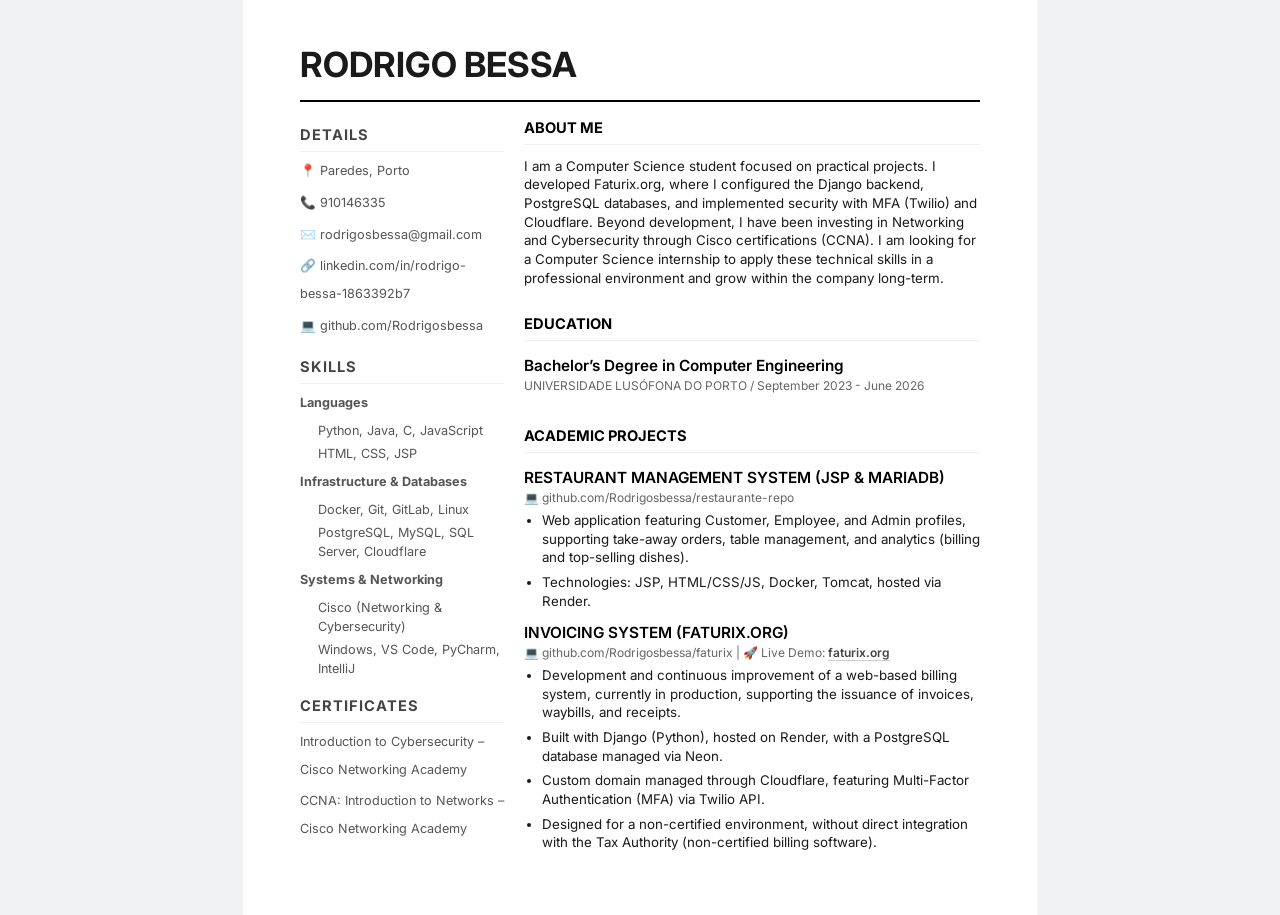
==== index.html @ 995ffd6c "Melhorias no curriculo" ====
<!DOCTYPE html>
<html lang="en">
<head>
    <meta charset="UTF-8">
    <meta name="viewport" content="width=device-width, initial-scale=1.0">
    <title>Rodrigo Bessa - Resume</title>
    <link rel="stylesheet" href="style.css">
</head>
<body>
    <div class="container">
        <header>
            <h1>RODRIGO BESSA</h1>
        </header>

        <div class="content">
            <aside class="sidebar">
                <section>
                    <h3>DETAILS</h3>
                    <p>📍 Paredes, Porto</p>
                    <p>📞 910146335</p>
                    <p>✉️ rodrigosbessa@gmail.com</p>
                    <p>🔗 linkedin.com/in/rodrigo-bessa-1863392b7</p>
                    <p>💻 github.com/Rodrigosbessa</p> 
                </section>

                <section>
                    <h3>SKILLS</h3>
                    
                    <p><strong>Languages</strong></p>
                    <ul>
                        <li>Python, Java, C, JavaScript</li>
                        <li>HTML, CSS, JSP</li>
                    </ul>

                    <p><strong>Infrastructure & Databases</strong></p>
                    <ul>
                        <li>Docker, Git, GitLab, Linux</li>
                        <li>PostgreSQL, MySQL, SQL Server, Cloudflare</li>
                    </ul>

                    <p><strong>Systems & Networking</strong></p>
                    <ul>
                        <li>Cisco (Networking & Cybersecurity)</li>
                        <li>Windows, VS Code, PyCharm, IntelliJ</li>
                    </ul>
                </section>

                <section>
                    <h3>CERTIFICATES</h3>
                    <p>Introduction to Cybersecurity – Cisco Networking Academy</p>
                    <p>CCNA: Introduction to Networks – Cisco Networking Academy</p>
                </section>
            </aside>

            <main class="main-content">
                <section>
                    <h3>ABOUT ME</h3>
                    <p>
                        I am a Computer Science student focused on practical projects. I developed Faturix.org, where I configured the Django backend, PostgreSQL databases, and implemented security with MFA (Twilio) and Cloudflare. Beyond development, I have been investing in Networking and Cybersecurity through Cisco certifications (CCNA). I am looking for a Computer Science internship to apply these technical skills in a professional environment and grow within the company long-term.
                    </p>
                </section>

                <section>
                    <h3>EDUCATION</h3>
                    <div class="entry">
                        <span class="title">Bachelor’s Degree in Computer Engineering</span>
                        <p class="subtitle">UNIVERSIDADE LUSÓFONA DO PORTO / September 2023 - June 2026</p>
                    </div>
                </section>

                <section>
                    <h3>ACADEMIC PROJECTS</h3>
                    <div class="entry">
                        <span class="title">RESTAURANT MANAGEMENT SYSTEM (JSP & MARIADB)</span>
                        <p class="subtitle">💻 github.com/Rodrigosbessa/restaurante-repo</p>
                        <ul>
                            <li>Web application featuring Customer, Employee, and Admin profiles, supporting take-away orders, table management, and analytics (billing and top-selling dishes).</li>
                            <li>Technologies: JSP, HTML/CSS/JS, Docker, Tomcat, hosted via Render.</li>
                        </ul>
                    </div>

                    <div class="entry">
                        <span class="title">INVOICING SYSTEM (FATURIX.ORG)</span>
                        <p class="subtitle">💻 github.com/Rodrigosbessa/faturix | 🚀 Live Demo: 
                            <a href="https://faturix.org" target="_blank">faturix.org</a>
                        </p>
                        <ul>
                            <li>Development and continuous improvement of a web-based billing system, currently in production, supporting the issuance of invoices, waybills, and receipts.</li>
                            <li>Built with Django (Python), hosted on Render, with a PostgreSQL database managed via Neon.</li>
                            <li>Custom domain managed through Cloudflare, featuring Multi-Factor Authentication (MFA) via Twilio API.</li>
                            <li>Designed for a non-certified environment, without direct integration with the Tax Authority (non-certified billing software).</li>
                        </ul>
                    </div>
                </section>
            </main>
        </div>
    </div>
</body>
</html>
---- style.css ----
@import url('https://fonts.googleapis.com/css2?family=Inter:wght@300;400;600;700&display=swap');

* {
    margin: 0;
    padding: 0;
    box-sizing: border-box;
}

body {
    font-family: 'Inter', -apple-system, sans-serif;
    background-color: #f0f2f5;
    color: #1a1a1a;
    line-height: 1.5;
}
.container {
    width: 210mm;
    background: #fff;
    margin: 0 auto;
    padding: 10mm 15mm;
    display: block;
}

header {
    border-bottom: 2px solid #000;
    margin-bottom: 10px;
    padding-bottom: 10px;
}

header h1 {
    font-size: 26pt;
    font-weight: 700;
}

.content {
    display: flex;
    gap: 20px;
    align-items: flex-start; 
    width: 100%;
}

.sidebar {
    flex: 0 0 30%;
    display: flex;
    flex-direction: column;
    justify-content: flex-start;
}

.sidebar h3 {
    font-size: 11pt;
    font-weight: 700;
    text-transform: uppercase;
    letter-spacing: 1px;
    margin-top: 12px; 
    margin-bottom: 5px;
    color: #444;
}

.sidebar p, .sidebar li {
    font-size: 9.5pt;
    margin-bottom: 4px;
    list-style: none;
    color: #555;
}
.sidebar p {
    line-height: 2.2;
}

.main-content {
    flex: 1;
    display: flex;
    flex-direction: column;
    justify-content: flex-start; 
}

.main-content section {
    margin-bottom: 15px;
}
h3 {
    font-size: 11pt;
    font-weight: 700;
    border-bottom: 1.5px solid #eee;
    padding-bottom: 5px;
    margin-bottom: 12px;
    margin-top: 5px;     
    text-transform: uppercase;
    color: #000;
}

.main-content p, .main-content li {
    font-size: 10pt;
    margin-bottom: 6px; 
    line-height: 1.4;
}

.entry {
    margin-bottom: 10px;
}

.entry .title {
    font-weight: 600;
    font-size: 11.5pt;
    color: #000;
}

.entry .subtitle {
    color: #666;
    font-size: 9pt;
    font-weight: 400;
    margin-bottom: 4px;
    display: block;
}

ul {
    margin-bottom: 5px;
    padding-left: 18px;
}

@media print {
    body { background: white; padding: 0; margin: 0; }
    .container { 
        box-shadow: none; 
        margin: 0; 
        width: 100%; 
        height: 100vh;
        padding: 15mm; 
    }
}

.entry .subtitle a {
    color: #444; /* Cor escura para parecer texto normal */
    font-weight: 600; /* Um pouco de negrito para destacar */
    text-decoration: none;
    border-bottom: 1px solid #ccc; /* Um sublinhado discreto */
}

.entry .subtitle a:hover {
    color: #000;
    border-bottom: 1px solid #000;
}
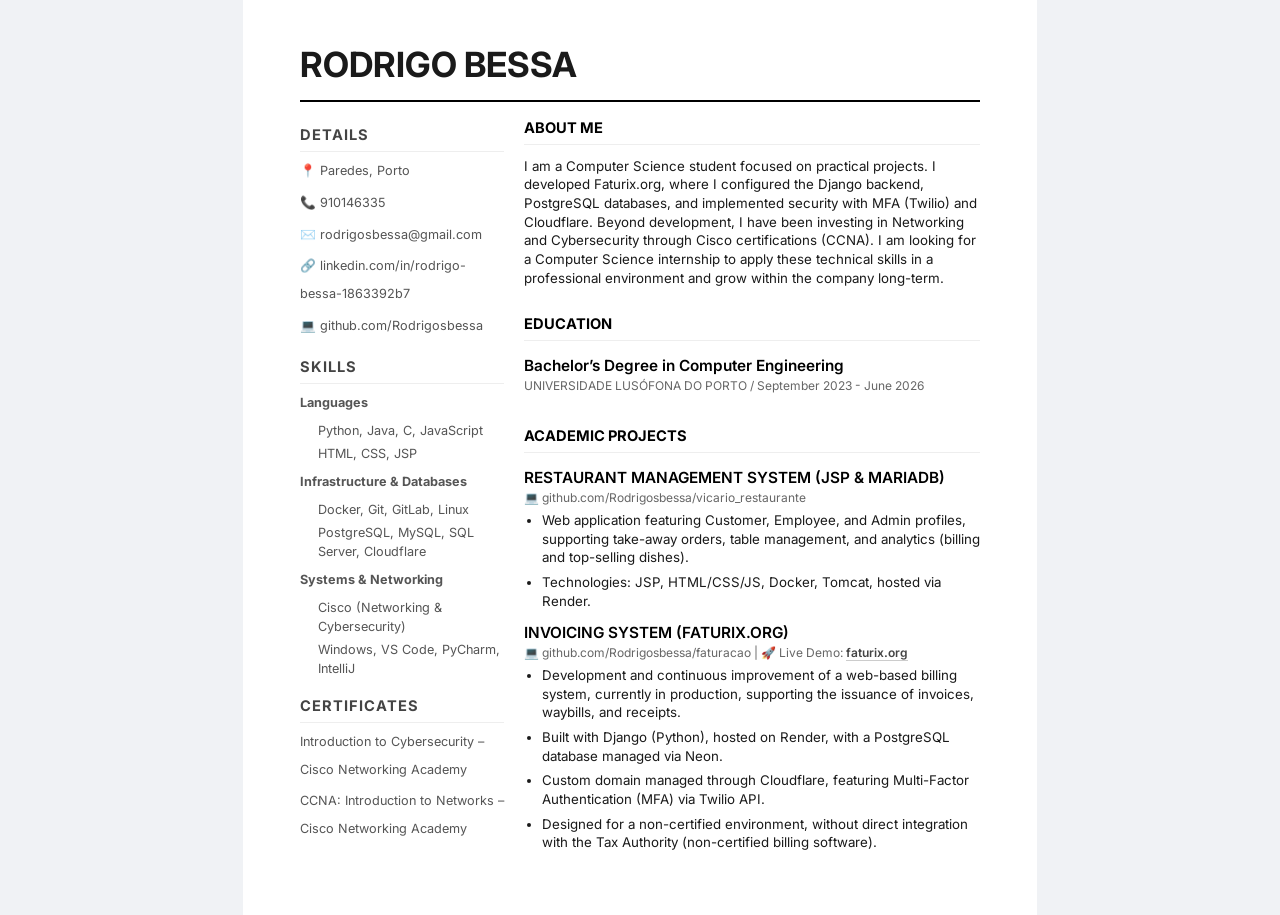
==== commit 91d8cbd8: "Corrigir um erro" ====
--- a/index.html
+++ b/index.html
@@ -72,7 +72,7 @@
                     <h3>ACADEMIC PROJECTS</h3>
                     <div class="entry">
                         <span class="title">RESTAURANT MANAGEMENT SYSTEM (JSP & MARIADB)</span>
-                        <p class="subtitle">💻 github.com/Rodrigosbessa/restaurante-repo</p>
+                        <p class="subtitle">💻 github.com/Rodrigosbessa/vicario_restaurante</p>
                         <ul>
                             <li>Web application featuring Customer, Employee, and Admin profiles, supporting take-away orders, table management, and analytics (billing and top-selling dishes).</li>
                             <li>Technologies: JSP, HTML/CSS/JS, Docker, Tomcat, hosted via Render.</li>
@@ -81,7 +81,7 @@
 
                     <div class="entry">
                         <span class="title">INVOICING SYSTEM (FATURIX.ORG)</span>
-                        <p class="subtitle">💻 github.com/Rodrigosbessa/faturix | 🚀 Live Demo: 
+                        <p class="subtitle">💻 github.com/Rodrigosbessa/faturacao | 🚀 Live Demo: 
                             <a href="https://faturix.org" target="_blank">faturix.org</a>
                         </p>
                         <ul>
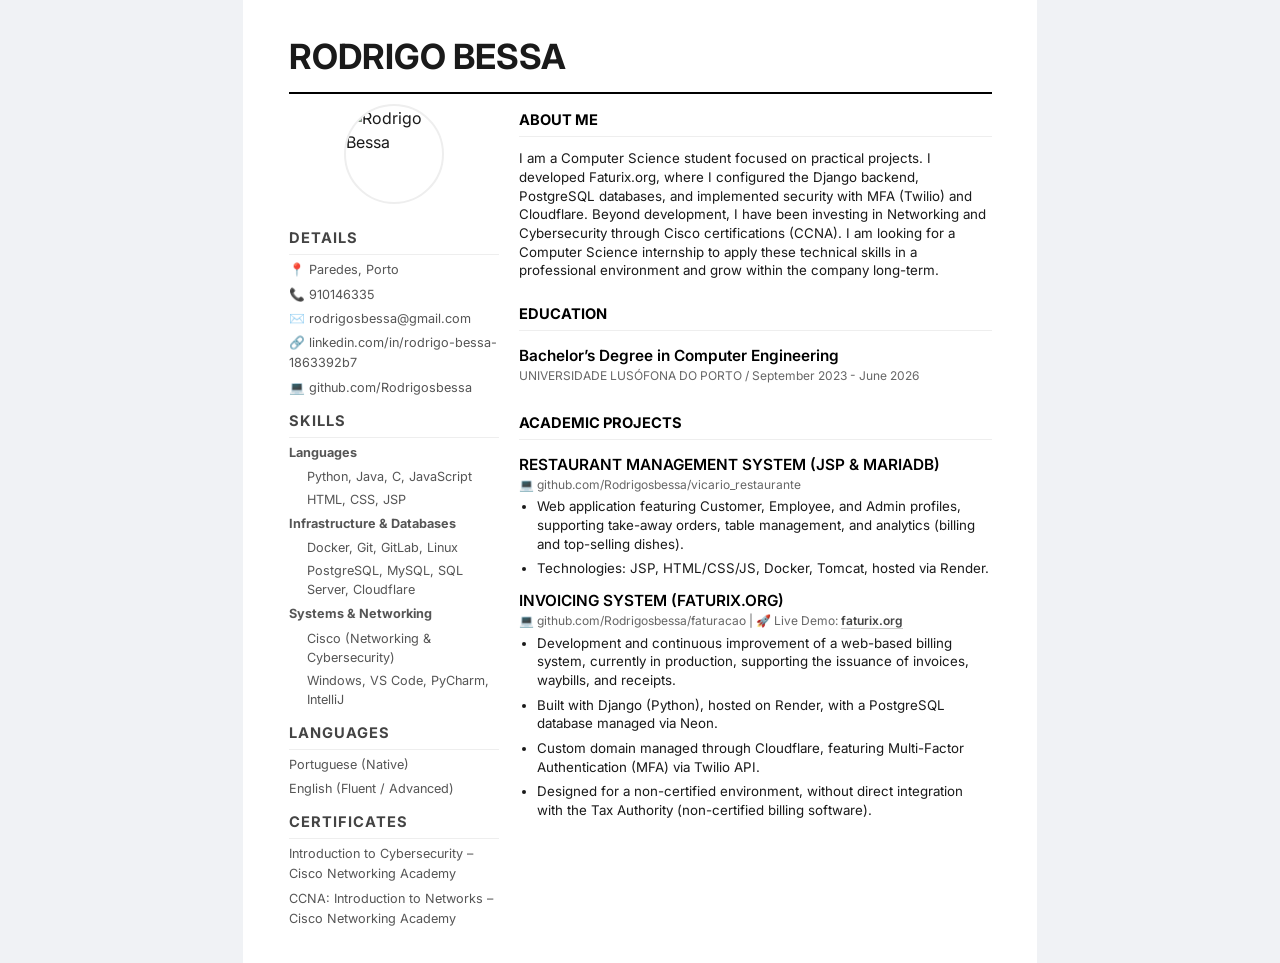
==== commit 38290caf: "Adicionar foto de perfil, e colocar a secção das linguas" ====
--- a/index.html
+++ b/index.html
@@ -14,6 +14,9 @@
 
         <div class="content">
             <aside class="sidebar">
+                <div class="profile-container">
+                    <img src="foto.jpg" alt="Rodrigo Bessa" class="profile-img">
+                </div>
                 <section>
                     <h3>DETAILS</h3>
                     <p>📍 Paredes, Porto</p>
@@ -43,6 +46,11 @@
                         <li>Cisco (Networking & Cybersecurity)</li>
                         <li>Windows, VS Code, PyCharm, IntelliJ</li>
                     </ul>
+                </section>
+                <section>
+                    <h3>LANGUAGES</h3>
+                    <p>Portuguese (Native)</p>
+                    <p>English (Fluent / Advanced)</p>
                 </section>
 
                 <section>
--- a/style.css
+++ b/style.css
@@ -16,7 +16,7 @@
     width: 210mm;
     background: #fff;
     margin: 0 auto;
-    padding: 10mm 15mm;
+    padding: 8mm 12mm;
     display: block;
 }
 
@@ -50,7 +50,7 @@
     font-weight: 700;
     text-transform: uppercase;
     letter-spacing: 1px;
-    margin-top: 12px; 
+    margin-top: 8px; 
     margin-bottom: 5px;
     color: #444;
 }
@@ -62,7 +62,7 @@
     color: #555;
 }
 .sidebar p {
-    line-height: 2.2;
+    line-height: 1.6;
 }
 
 .main-content {
@@ -73,7 +73,7 @@
 }
 
 .main-content section {
-    margin-bottom: 15px;
+    margin-bottom: 12px;
 }
 h3 {
     font-size: 11pt;
@@ -127,13 +127,34 @@
 }
 
 .entry .subtitle a {
-    color: #444; /* Cor escura para parecer texto normal */
-    font-weight: 600; /* Um pouco de negrito para destacar */
+    color: #444;
+    font-weight: 600;
     text-decoration: none;
-    border-bottom: 1px solid #ccc; /* Um sublinhado discreto */
+    border-bottom: 1px solid #ccc; 
 }
 
 .entry .subtitle a:hover {
     color: #000;
     border-bottom: 1px solid #000;
+}
+
+.profile-container {
+    display: flex;
+    justify-content: center;
+    align-items: center;
+    margin-bottom: 15px;
+    width: 100%;
+}
+
+.profile-img {
+    width: 100px;         
+    height: 100px;
+    border-radius: 50%;  
+    object-fit: cover;     
+    border: 2px solid #eee; 
+
+}
+
+.sidebar section {
+    margin-bottom: 10pxd; 
 }
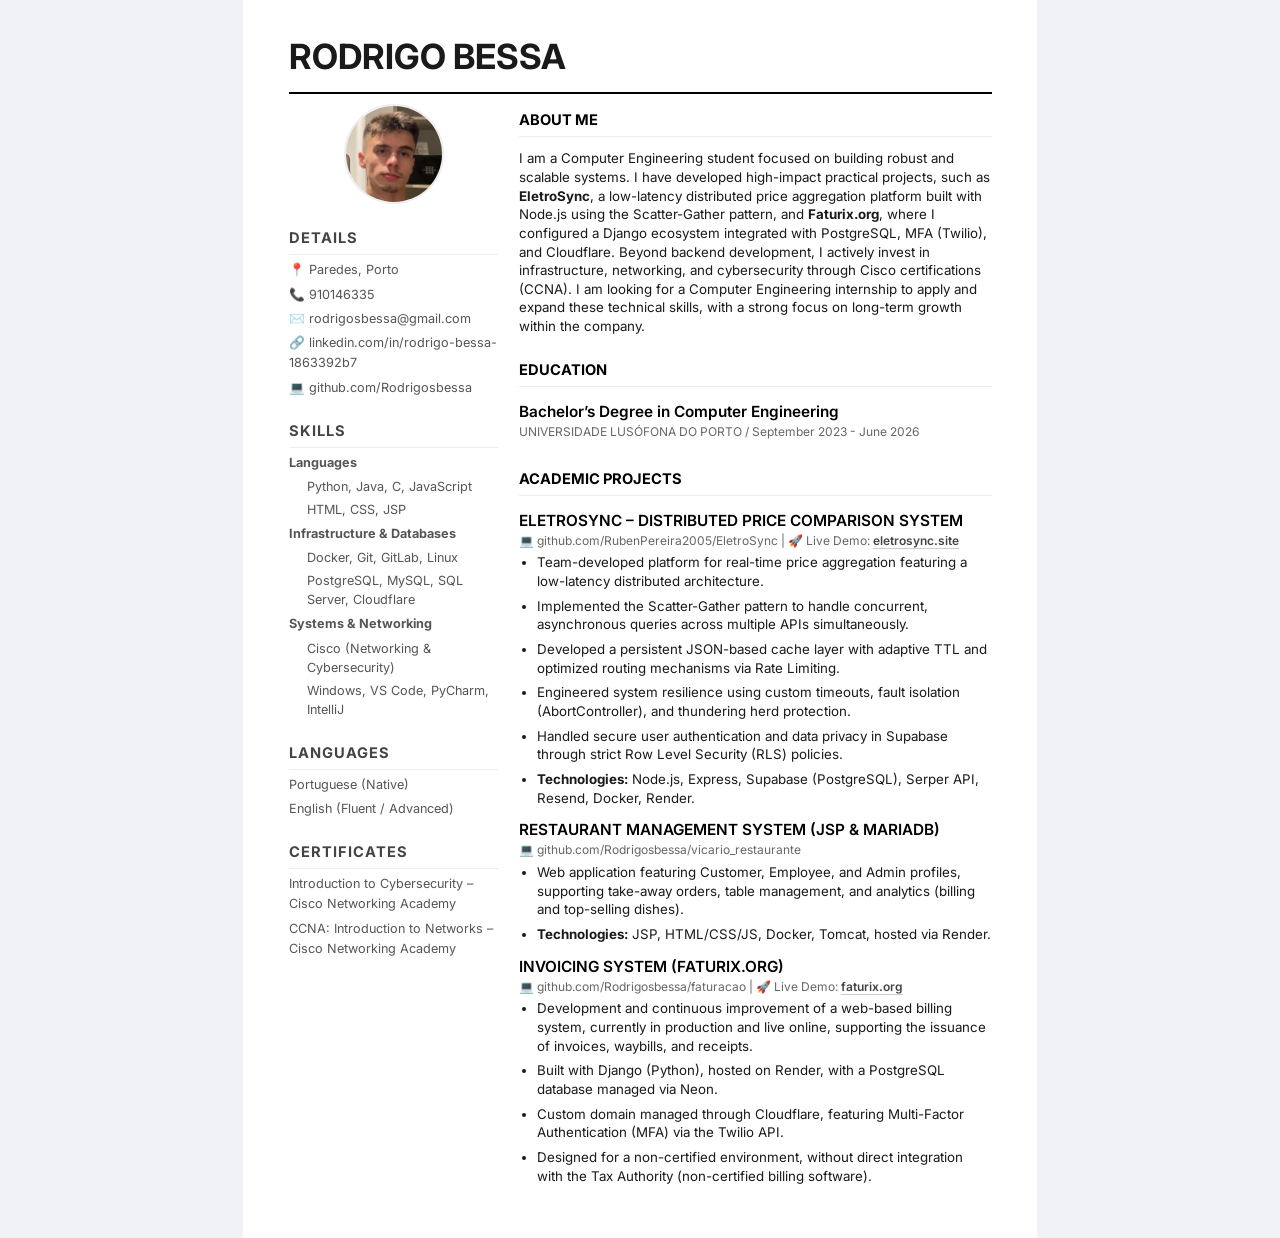
==== commit a3a873e9: "Adicionar eletrosync" ====
--- a/index.html
+++ b/index.html
@@ -64,7 +64,7 @@
                 <section>
                     <h3>ABOUT ME</h3>
                     <p>
-                        I am a Computer Science student focused on practical projects. I developed Faturix.org, where I configured the Django backend, PostgreSQL databases, and implemented security with MFA (Twilio) and Cloudflare. Beyond development, I have been investing in Networking and Cybersecurity through Cisco certifications (CCNA). I am looking for a Computer Science internship to apply these technical skills in a professional environment and grow within the company long-term.
+                        I am a Computer Engineering student focused on building robust and scalable systems. I have developed high-impact practical projects, such as <strong>EletroSync</strong>, a low-latency distributed price aggregation platform built with Node.js using the Scatter-Gather pattern, and <strong>Faturix.org</strong>, where I configured a Django ecosystem integrated with PostgreSQL, MFA (Twilio), and Cloudflare. Beyond backend development, I actively invest in infrastructure, networking, and cybersecurity through Cisco certifications (CCNA). I am looking for a Computer Engineering internship to apply and expand these technical skills, with a strong focus on long-term growth within the company.
                     </p>
                 </section>
 
@@ -78,12 +78,28 @@
 
                 <section>
                     <h3>ACADEMIC PROJECTS</h3>
+                    
+                    <div class="entry">
+                        <span class="title">ELETROSYNC – DISTRIBUTED PRICE COMPARISON SYSTEM</span>
+                        <p class="subtitle">💻 github.com/RubenPereira2005/EletroSync | 🚀 Live Demo: 
+                            <a href="https://eletrosync.site" target="_blank">eletrosync.site</a>
+                        </p>
+                        <ul>
+                            <li>Team-developed platform for real-time price aggregation featuring a low-latency distributed architecture.</li>
+                            <li>Implemented the Scatter-Gather pattern to handle concurrent, asynchronous queries across multiple APIs simultaneously.</li>
+                            <li>Developed a persistent JSON-based cache layer with adaptive TTL and optimized routing mechanisms via Rate Limiting.</li>
+                            <li>Engineered system resilience using custom timeouts, fault isolation (AbortController), and thundering herd protection.</li>
+                            <li>Handled secure user authentication and data privacy in Supabase through strict Row Level Security (RLS) policies.</li>
+                            <li><strong>Technologies:</strong> Node.js, Express, Supabase (PostgreSQL), Serper API, Resend, Docker, Render.</li>
+                        </ul>
+                    </div>
+
                     <div class="entry">
                         <span class="title">RESTAURANT MANAGEMENT SYSTEM (JSP & MARIADB)</span>
                         <p class="subtitle">💻 github.com/Rodrigosbessa/vicario_restaurante</p>
                         <ul>
                             <li>Web application featuring Customer, Employee, and Admin profiles, supporting take-away orders, table management, and analytics (billing and top-selling dishes).</li>
-                            <li>Technologies: JSP, HTML/CSS/JS, Docker, Tomcat, hosted via Render.</li>
+                            <li><strong>Technologies:</strong> JSP, HTML/CSS/JS, Docker, Tomcat, hosted via Render.</li>
                         </ul>
                     </div>
 
@@ -93,9 +109,9 @@
                             <a href="https://faturix.org" target="_blank">faturix.org</a>
                         </p>
                         <ul>
-                            <li>Development and continuous improvement of a web-based billing system, currently in production, supporting the issuance of invoices, waybills, and receipts.</li>
+                            <li>Development and continuous improvement of a web-based billing system, currently in production and live online, supporting the issuance of invoices, waybills, and receipts.</li>
                             <li>Built with Django (Python), hosted on Render, with a PostgreSQL database managed via Neon.</li>
-                            <li>Custom domain managed through Cloudflare, featuring Multi-Factor Authentication (MFA) via Twilio API.</li>
+                            <li>Custom domain managed through Cloudflare, featuring Multi-Factor Authentication (MFA) via the Twilio API.</li>
                             <li>Designed for a non-certified environment, without direct integration with the Tax Authority (non-certified billing software).</li>
                         </ul>
                     </div>
--- a/style.css
+++ b/style.css
@@ -1,4 +1,4 @@
-@import url('https://fonts.googleapis.com/css2?family=Inter:wght@300;400;600;700&display=swap');
+@import url('https://fonts.googleapis.com/css2?family=Inter:wght=300;400;600;700&display=swap');
 
 * {
     margin: 0;
@@ -12,6 +12,7 @@
     color: #1a1a1a;
     line-height: 1.5;
 }
+
 .container {
     width: 210mm;
     background: #fff;
@@ -61,6 +62,7 @@
     list-style: none;
     color: #555;
 }
+
 .sidebar p {
     line-height: 1.6;
 }
@@ -75,6 +77,7 @@
 .main-content section {
     margin-bottom: 12px;
 }
+
 h3 {
     font-size: 11pt;
     font-weight: 700;
@@ -94,6 +97,9 @@
 
 .entry {
     margin-bottom: 10px;
+    /* Removido o avoid global para permitir que projetos longos quebrem a linha se necessário */
+    page-break-inside: auto;
+    break-inside: auto;
 }
 
 .entry .title {
@@ -115,17 +121,6 @@
     padding-left: 18px;
 }
 
-@media print {
-    body { background: white; padding: 0; margin: 0; }
-    .container { 
-        box-shadow: none; 
-        margin: 0; 
-        width: 100%; 
-        height: 100vh;
-        padding: 15mm; 
-    }
-}
-
 .entry .subtitle a {
     color: #444;
     font-weight: 600;
@@ -152,9 +147,63 @@
     border-radius: 50%;  
     object-fit: cover;     
     border: 2px solid #eee; 
-
 }
 
 .sidebar section {
-    margin-bottom: 10pxd; 
+    margin-bottom: 10px; 
+}
+
+/* ==========================================================================
+   CONFIGURAÇÃO REFORÇADA PARA IMPRESSÃO / GUARDAR PDF
+   ========================================================================== */
+@page {
+    size: A4;
+    margin: 8mm 10mm; /* Controla as margens físicas da folha gerada pelo browser */
+}
+
+@media print {
+    body { 
+        background: white; 
+        padding: 0; 
+        margin: 0; 
+        line-height: 1.3; /* Tornou o texto ligeiramente mais compacto */
+    }
+    .container { 
+        box-shadow: none; 
+        margin: 0; 
+        width: 100%; 
+        height: auto; 
+        padding: 0; 
+    }
+    header {
+        margin-bottom: 4px;
+        padding-bottom: 2px;
+    }
+    header h1 {
+        font-size: 24pt; /* Reduzido de 26pt para ganhar uma linha inteira no topo */
+    }
+    .main-content section {
+        margin-bottom: 6px; /* Encolheu o espaço entre secções */
+    }
+    h3 {
+        margin-bottom: 8px;
+        margin-top: 2px;
+    }
+    .entry {
+        margin-bottom: 5px;
+    }
+    .entry .title {
+        font-size: 11pt; /* Reduzido ligeiramente para evitar quebras de linha nos títulos */
+    }
+    .main-content p, .main-content li {
+        font-size: 9.5pt; /* Reduzido de 10pt para 9.5pt apenas na impressão */
+        margin-bottom: 2px; 
+    }
+    .profile-container {
+        margin-bottom: 4px;
+    }
+    .profile-img {
+        width: 85px; /* Reduzido de 100px para compactar a barra lateral verticalmente */
+        height: 85px;
+    }
 }
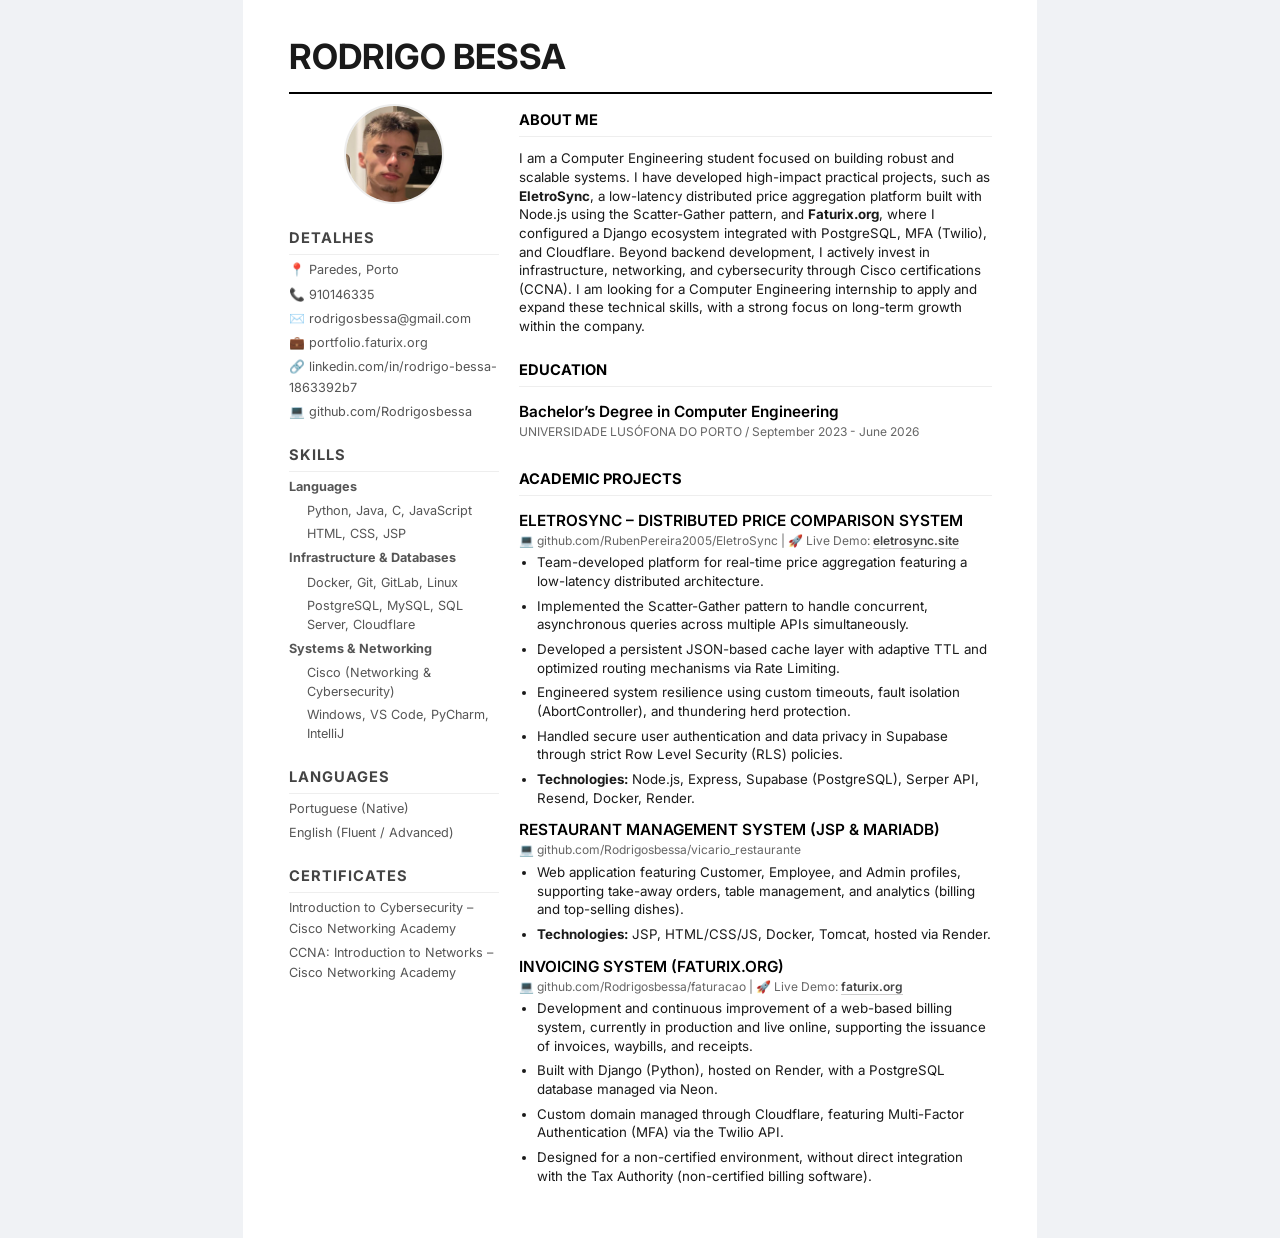
==== commit 6685e7bb: "Adicionar portfolio" ====
--- a/index.html
+++ b/index.html
@@ -18,12 +18,13 @@
                     <img src="foto.jpg" alt="Rodrigo Bessa" class="profile-img">
                 </div>
                 <section>
-                    <h3>DETAILS</h3>
+                    <h3>DETALHES</h3>
                     <p>📍 Paredes, Porto</p>
                     <p>📞 910146335</p>
-                    <p>✉️ rodrigosbessa@gmail.com</p>
-                    <p>🔗 linkedin.com/in/rodrigo-bessa-1863392b7</p>
-                    <p>💻 github.com/Rodrigosbessa</p> 
+                    <p>✉️ rodrigosbessa@gmail.com</a></p>
+                    <p>💼 <a href="https://portfolio.faturix.org" target="_blank">portfolio.faturix.org</a></p>
+                    <p>🔗 <a href="https://linkedin.com/in/rodrigo-bessa-1863392b7" target="_blank">linkedin.com/in/rodrigo-bessa-1863392b7</a></p>
+                    <p>💻 <a href="https://github.com/Rodrigosbessa" target="_blank">github.com/Rodrigosbessa</a></p>
                 </section>
 
                 <section>
--- a/style.css
+++ b/style.css
@@ -97,7 +97,6 @@
 
 .entry {
     margin-bottom: 10px;
-    /* Removido o avoid global para permitir que projetos longos quebrem a linha se necessário */
     page-break-inside: auto;
     break-inside: auto;
 }
@@ -153,12 +152,9 @@
     margin-bottom: 10px; 
 }
 
-/* ==========================================================================
-   CONFIGURAÇÃO REFORÇADA PARA IMPRESSÃO / GUARDAR PDF
-   ========================================================================== */
 @page {
     size: A4;
-    margin: 8mm 10mm; /* Controla as margens físicas da folha gerada pelo browser */
+    margin: 8mm 10mm; 
 }
 
 @media print {
@@ -166,7 +162,7 @@
         background: white; 
         padding: 0; 
         margin: 0; 
-        line-height: 1.3; /* Tornou o texto ligeiramente mais compacto */
+        line-height: 1.3; 
     }
     .container { 
         box-shadow: none; 
@@ -180,10 +176,10 @@
         padding-bottom: 2px;
     }
     header h1 {
-        font-size: 24pt; /* Reduzido de 26pt para ganhar uma linha inteira no topo */
+        font-size: 24pt;
     }
     .main-content section {
-        margin-bottom: 6px; /* Encolheu o espaço entre secções */
+        margin-bottom: 6px; 
     }
     h3 {
         margin-bottom: 8px;
@@ -193,17 +189,19 @@
         margin-bottom: 5px;
     }
     .entry .title {
-        font-size: 11pt; /* Reduzido ligeiramente para evitar quebras de linha nos títulos */
+        font-size: 11pt; 
     }
     .main-content p, .main-content li {
-        font-size: 9.5pt; /* Reduzido de 10pt para 9.5pt apenas na impressão */
+        font-size: 9.5pt; 
         margin-bottom: 2px; 
     }
     .profile-container {
         margin-bottom: 4px;
     }
     .profile-img {
-        width: 85px; /* Reduzido de 100px para compactar a barra lateral verticalmente */
+        width: 85px;
         height: 85px;
     }
-}+}
+
+a { color: inherit; text-decoration: none; }
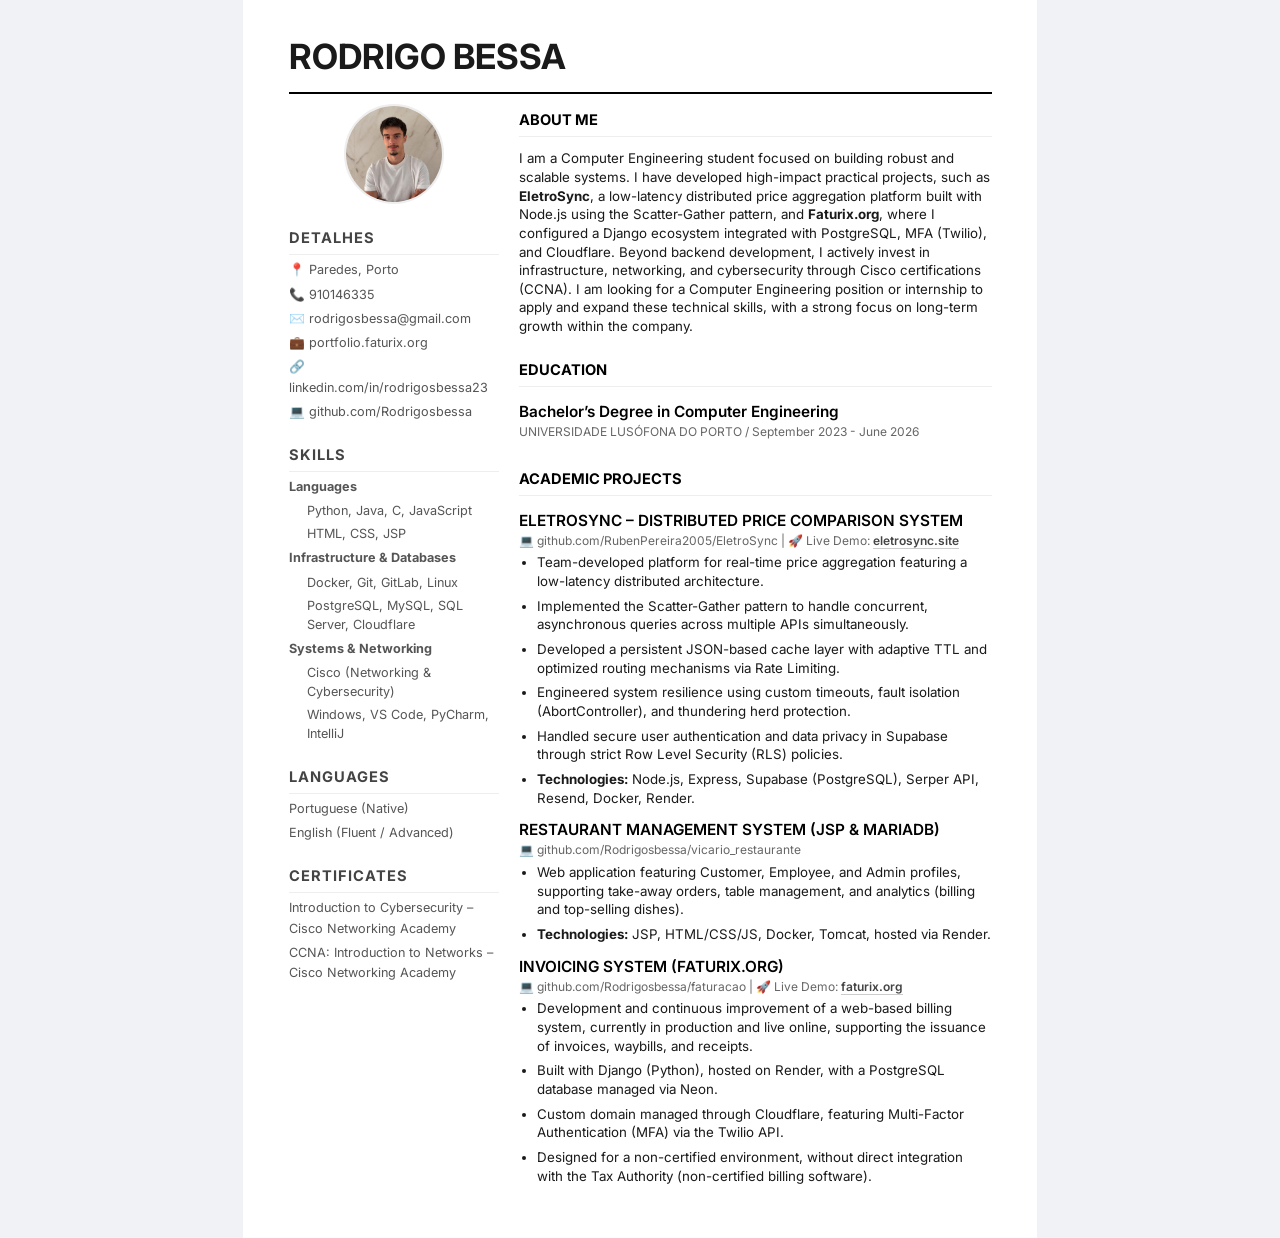
==== commit 10d01456: "Ajustes" ====
--- a/index.html
+++ b/index.html
@@ -15,15 +15,15 @@
         <div class="content">
             <aside class="sidebar">
                 <div class="profile-container">
-                    <img src="foto.jpg" alt="Rodrigo Bessa" class="profile-img">
+                    <img src="foto.jpeg" alt="Rodrigo Bessa" class="profile-img">
                 </div>
                 <section>
                     <h3>DETALHES</h3>
                     <p>📍 Paredes, Porto</p>
                     <p>📞 910146335</p>
-                    <p>✉️ rodrigosbessa@gmail.com</a></p>
+                    <p>✉️ <a href="mailto:rodrigosbessa@gmail.com" target="_blank">rodrigosbessa@gmail.com</a></p>
                     <p>💼 <a href="https://portfolio.faturix.org" target="_blank">portfolio.faturix.org</a></p>
-                    <p>🔗 <a href="https://linkedin.com/in/rodrigo-bessa-1863392b7" target="_blank">linkedin.com/in/rodrigo-bessa-1863392b7</a></p>
+                    <p>🔗 <a href="https://www.linkedin.com/in/rodrigosbessa23/" target="_blank">linkedin.com/in/rodrigosbessa23</a></p>
                     <p>💻 <a href="https://github.com/Rodrigosbessa" target="_blank">github.com/Rodrigosbessa</a></p>
                 </section>
 
@@ -65,7 +65,7 @@
                 <section>
                     <h3>ABOUT ME</h3>
                     <p>
-                        I am a Computer Engineering student focused on building robust and scalable systems. I have developed high-impact practical projects, such as <strong>EletroSync</strong>, a low-latency distributed price aggregation platform built with Node.js using the Scatter-Gather pattern, and <strong>Faturix.org</strong>, where I configured a Django ecosystem integrated with PostgreSQL, MFA (Twilio), and Cloudflare. Beyond backend development, I actively invest in infrastructure, networking, and cybersecurity through Cisco certifications (CCNA). I am looking for a Computer Engineering internship to apply and expand these technical skills, with a strong focus on long-term growth within the company.
+                        I am a Computer Engineering student focused on building robust and scalable systems. I have developed high-impact practical projects, such as <strong>EletroSync</strong>, a low-latency distributed price aggregation platform built with Node.js using the Scatter-Gather pattern, and <strong>Faturix.org</strong>, where I configured a Django ecosystem integrated with PostgreSQL, MFA (Twilio), and Cloudflare. Beyond backend development, I actively invest in infrastructure, networking, and cybersecurity through Cisco certifications (CCNA). I am looking for a Computer Engineering position or internship to apply and expand these technical skills, with a strong focus on long-term growth within the company.
                     </p>
                 </section>
 
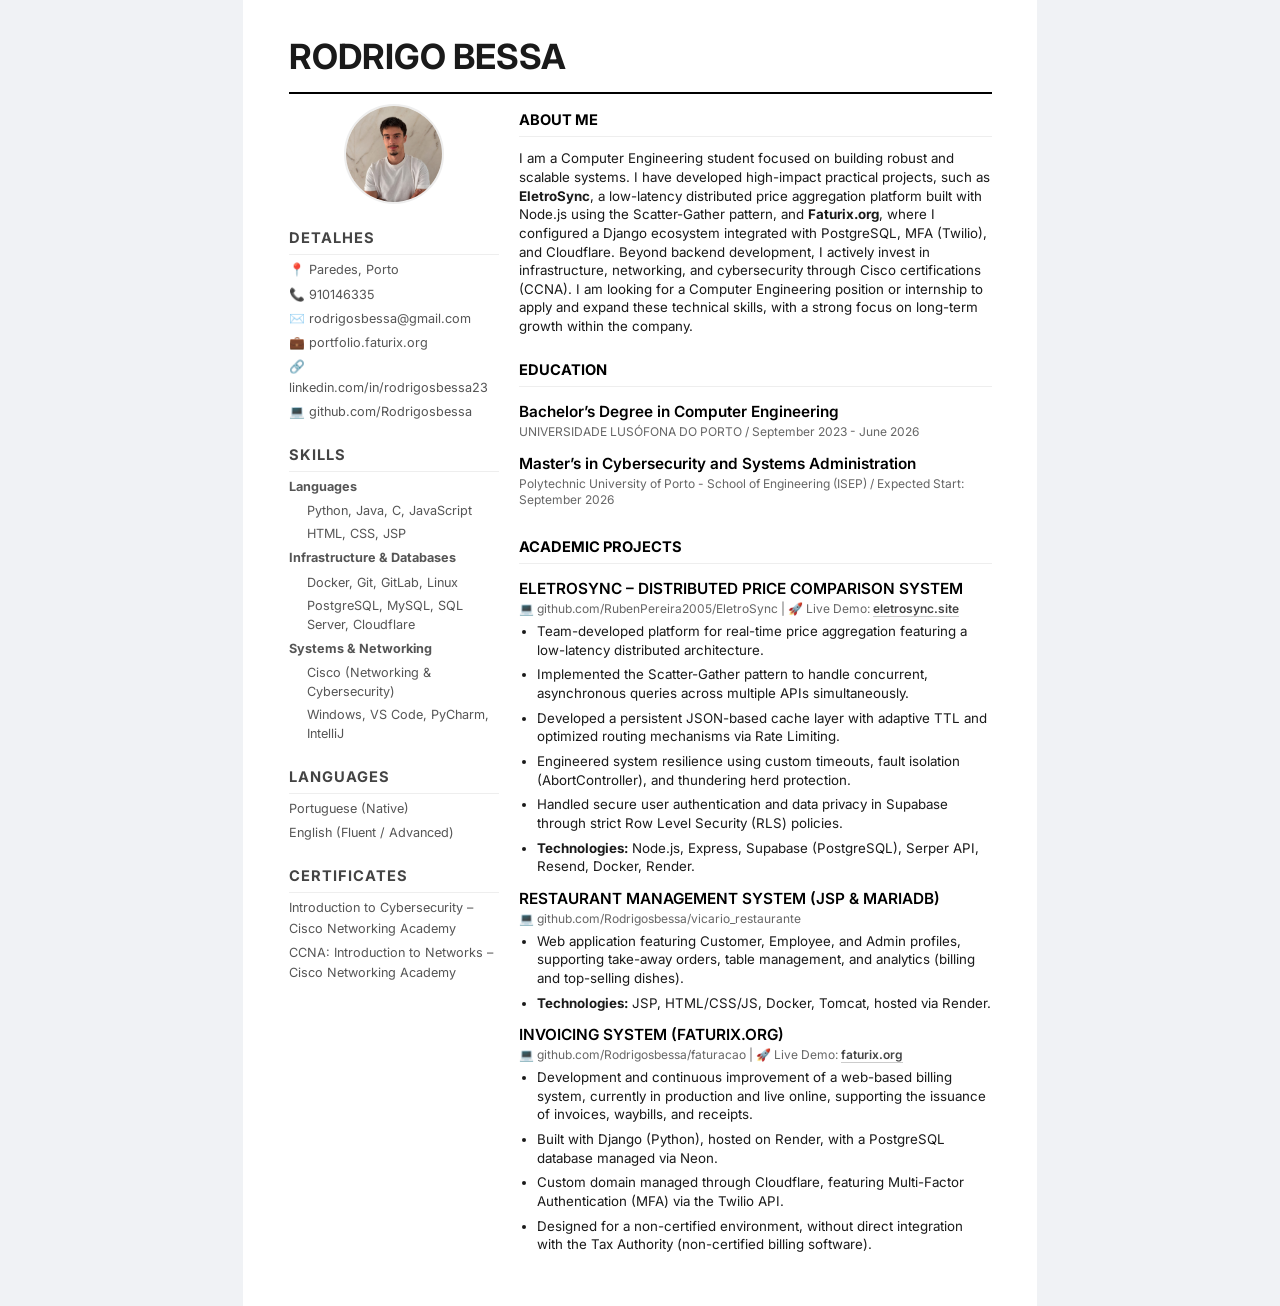
==== commit 90bfbbc7: "Ajustes" ====
--- a/index.html
+++ b/index.html
@@ -75,6 +75,10 @@
                         <span class="title">Bachelor’s Degree in Computer Engineering</span>
                         <p class="subtitle">UNIVERSIDADE LUSÓFONA DO PORTO / September 2023 - June 2026</p>
                     </div>
+                    <div class="entry">
+                        <span class="title">Master’s in Cybersecurity and Systems Administration</span>
+                        <p class="subtitle">Polytechnic University of Porto - School of Engineering (ISEP) / Expected Start: September 2026</p>
+                    </div>
                 </section>
 
                 <section>
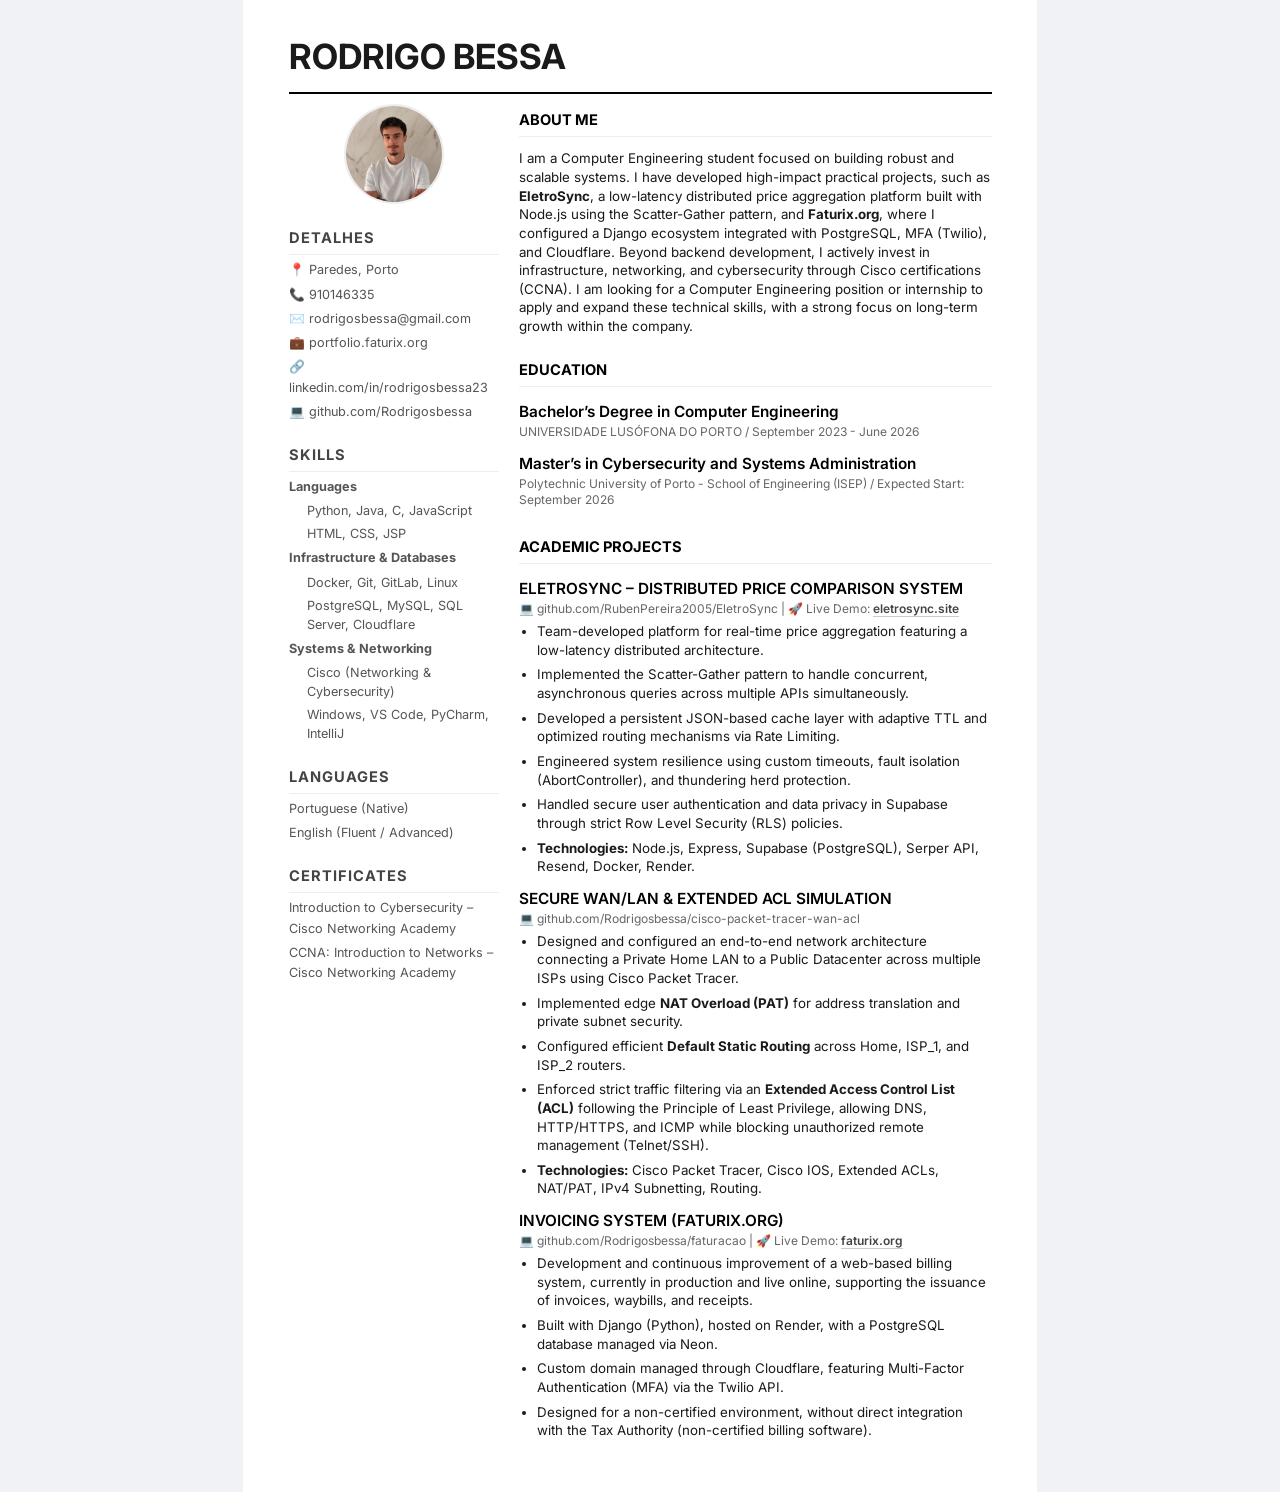
==== commit 78b90371: "Ajustes" ====
--- a/index.html
+++ b/index.html
@@ -100,11 +100,14 @@
                     </div>
 
                     <div class="entry">
-                        <span class="title">RESTAURANT MANAGEMENT SYSTEM (JSP & MARIADB)</span>
-                        <p class="subtitle">💻 github.com/Rodrigosbessa/vicario_restaurante</p>
+                        <span class="title">SECURE WAN/LAN & EXTENDED ACL SIMULATION</span>
+                        <p class="subtitle">💻 github.com/Rodrigosbessa/cisco-packet-tracer-wan-acl</p>
                         <ul>
-                            <li>Web application featuring Customer, Employee, and Admin profiles, supporting take-away orders, table management, and analytics (billing and top-selling dishes).</li>
-                            <li><strong>Technologies:</strong> JSP, HTML/CSS/JS, Docker, Tomcat, hosted via Render.</li>
+                            <li>Designed and configured an end-to-end network architecture connecting a Private Home LAN to a Public Datacenter across multiple ISPs using Cisco Packet Tracer.</li>
+                            <li>Implemented edge <strong>NAT Overload (PAT)</strong> for address translation and private subnet security.</li>
+                            <li>Configured efficient <strong>Default Static Routing</strong> across Home, ISP_1, and ISP_2 routers.</li>
+                            <li>Enforced strict traffic filtering via an <strong>Extended Access Control List (ACL)</strong> following the Principle of Least Privilege, allowing DNS, HTTP/HTTPS, and ICMP while blocking unauthorized remote management (Telnet/SSH).</li>
+                            <li><strong>Technologies:</strong> Cisco Packet Tracer, Cisco IOS, Extended ACLs, NAT/PAT, IPv4 Subnetting, Routing.</li>
                         </ul>
                     </div>
 
